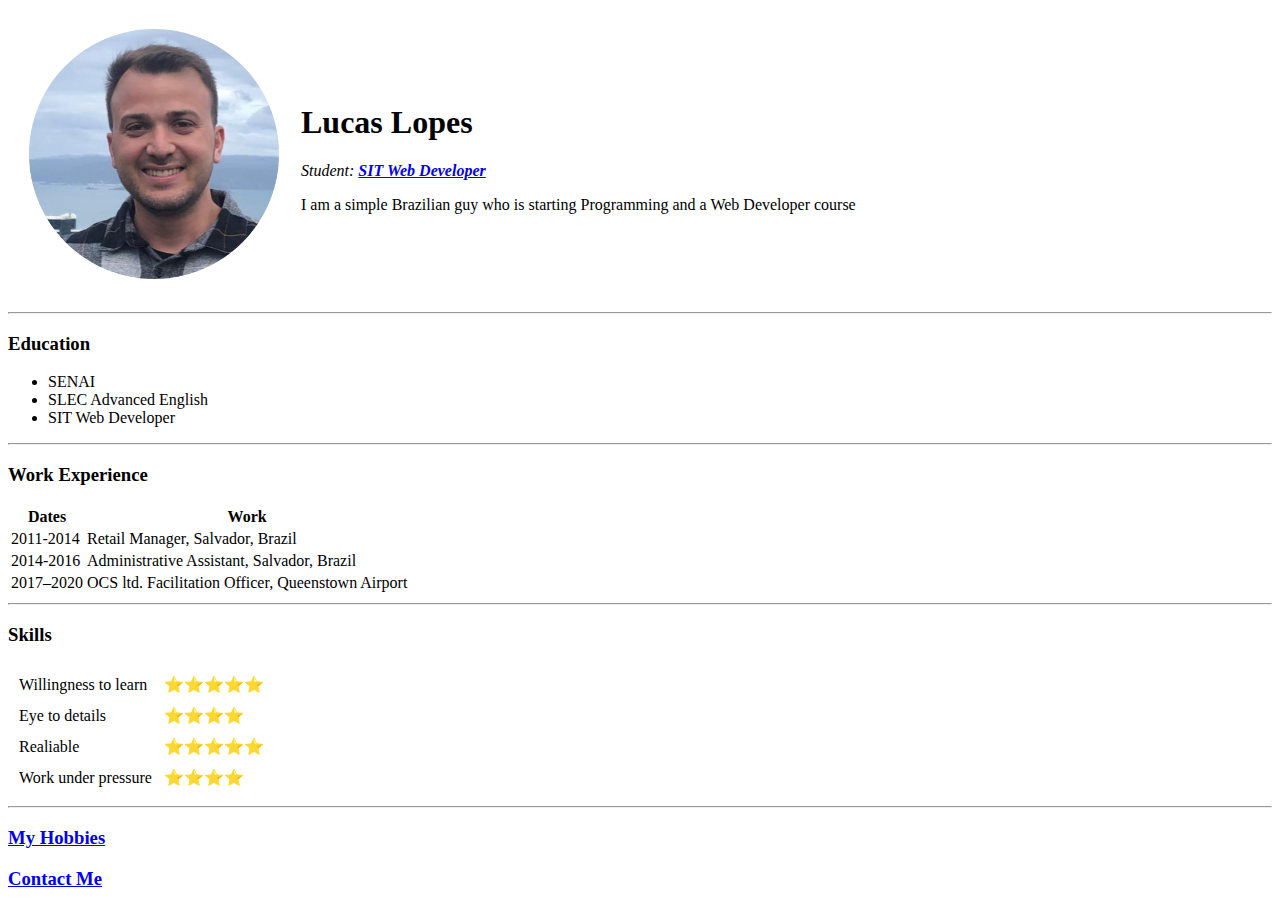
==== index.html @ fee5198b "Add initial cv website files" ====
<!DOCTYPE html>
<html lang="en" dir="ltr">

<head>
  <meta charset="utf-8">
  <title>Lucas Personal Site</title>
</head>

<body>
  <table cellspacing="20">
    <tr>
      <td><img src="images\circleme.png" alt="Lucas profile picture" width="250" height="250"></td>
      <td>
        <h1>Lucas Lopes</h1>
        <p><em>Student: <strong><a href="https://www.sit.ac.nz/programme/course/New%20Zealand%20Diploma%20in%20Web%20Development%20and%20Design%20(Level%205)/campus/Queenstown">SIT Web Developer</a></strong></em></p>
        <p>I am a simple Brazilian guy who is starting Programming and a Web Developer course</p>
      </td>
    </tr>
  </table>

  <hr>
  <h3>Education</h3>
  <ul>
    <li>SENAI</li>
    <li>SLEC Advanced English</li>
    <li>SIT Web Developer</li>
  </ul>
  <hr>
  <h3>Work Experience</h3>
  <table>
    <thead>
      <th>Dates</th>
      <th>Work</th>
    </thead>
    <tbody>

    </tbody>
    <tfoot>

    </tfoot>
    <tr>
      <td>2011-2014</td>
      <td>Retail Manager, Salvador, Brazil</td>
    </tr>
    <tr>
      <td>2014-2016</td>
      <td>Administrative Assistant, Salvador, Brazil</td>
    </tr>
    <tr>
      <td>2017–2020</td>
      <td>OCS ltd. Facilitation Officer, Queenstown Airport</td>
    </tr>
  </table>
  <hr>
  <h3>Skills</h3>
  <table cellspacing="10">
    <tr>
      <td>Willingness to learn </td>
      <td>⭐⭐⭐⭐⭐</td>
    </tr>
    <tr>
      <td>Eye to details</td>
      <td>⭐⭐⭐⭐</td>
    </tr>
    <tr>
      <td>Realiable</td>
      <td>⭐⭐⭐⭐⭐</td>
    </tr>
    <tr>
      <td>Work under pressure</td>
      <td>⭐⭐⭐⭐</td>
    </tr>
  </table>


  <a href="#"></a>

  <hr>
  <h3><a href="hobbies.html">My Hobbies</a></h3>
  <h3><a href="contactme.html">Contact Me</a></h3>
</body>

</html>
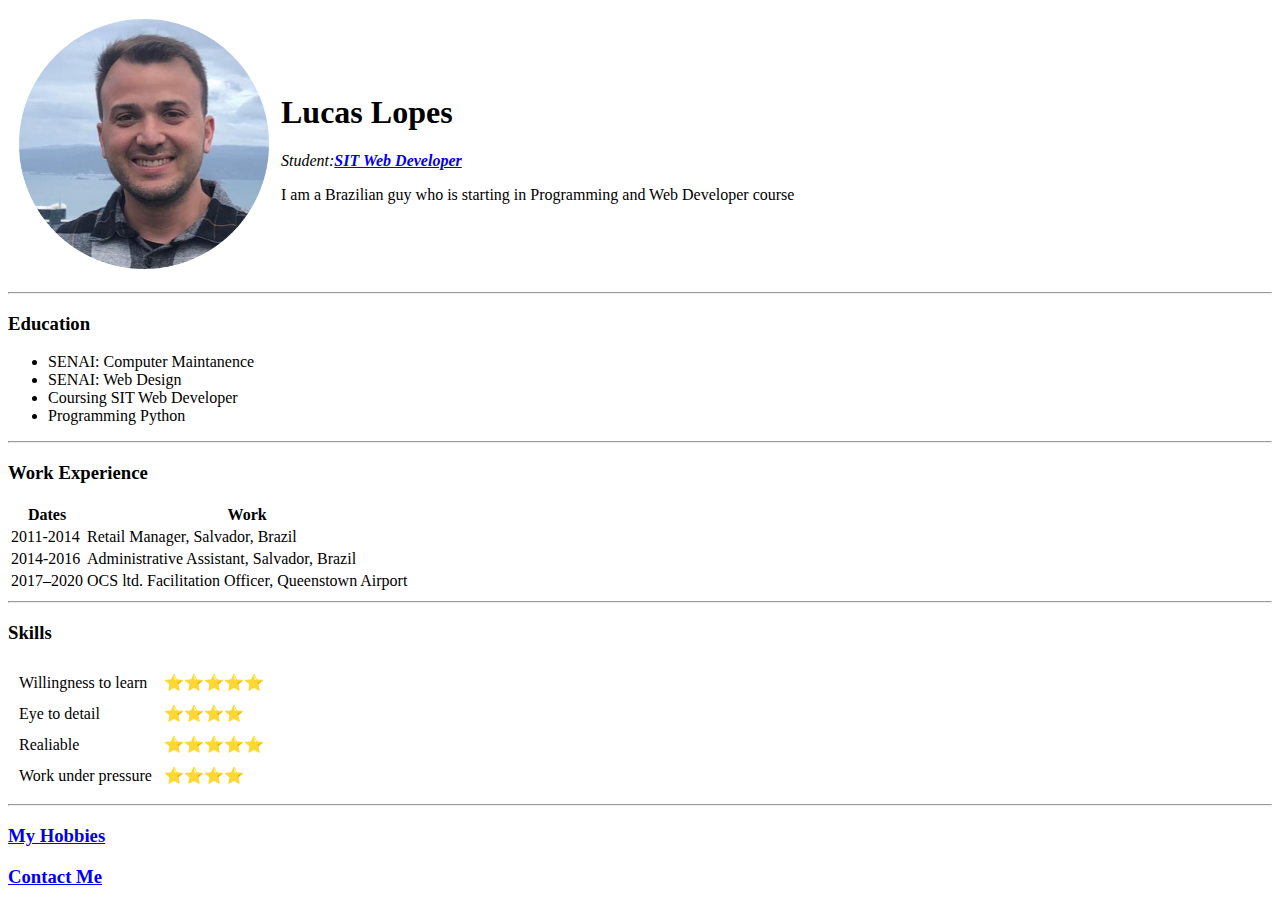
==== commit 6de9e5dc: "Add files via upload" ====
--- a/index.html
+++ b/index.html
@@ -3,28 +3,31 @@
 
 <head>
   <meta charset="utf-8">
-  <title>Lucas Personal Site</title>
+  <title>Lucas Lopes</title>
 </head>
 
 <body>
-  <table cellspacing="20">
+  <table cellspacing="10">
     <tr>
-      <td><img src="images\circleme.png" alt="Lucas profile picture" width="250" height="250"></td>
+      <td><img src="images\circleme.png" alt="Lucasphoto" width="250" height="250"></td>
       <td>
         <h1>Lucas Lopes</h1>
-        <p><em>Student: <strong><a href="https://www.sit.ac.nz/programme/course/New%20Zealand%20Diploma%20in%20Web%20Development%20and%20Design%20(Level%205)/campus/Queenstown">SIT Web Developer</a></strong></em></p>
-        <p>I am a simple Brazilian guy who is starting Programming and a Web Developer course</p>
+        <p><em>Student:<strong><a href="https://www.sit.ac.nz/programme?course=New%20Zealand%20Diploma%20in%20Web%20Development%20and%20Design%20(Level%205)">SIT Web Developer</a></strong></em></p>
+        <p>I am a Brazilian guy who is starting in Programming and Web Developer course</p>
       </td>
     </tr>
+
   </table>
 
   <hr>
   <h3>Education</h3>
   <ul>
-    <li>SENAI</li>
-    <li>SLEC Advanced English</li>
-    <li>SIT Web Developer</li>
+    <li>SENAI: Computer Maintanence</li>
+    <li>SENAI: Web Design</li>
+    <li>Coursing SIT Web Developer</li>
+    <li>Programming Python</li>
   </ul>
+
   <hr>
   <h3>Work Experience</h3>
   <table>
@@ -32,12 +35,6 @@
       <th>Dates</th>
       <th>Work</th>
     </thead>
-    <tbody>
-
-    </tbody>
-    <tfoot>
-
-    </tfoot>
     <tr>
       <td>2011-2014</td>
       <td>Retail Manager, Salvador, Brazil</td>
@@ -51,17 +48,18 @@
       <td>OCS ltd. Facilitation Officer, Queenstown Airport</td>
     </tr>
   </table>
+
   <hr>
   <h3>Skills</h3>
-  <table cellspacing="10">
+  <table  cellspacing="10">
     <tr>
-      <td>Willingness to learn </td>
+      <td>Willingness to learn</td>
       <td>⭐⭐⭐⭐⭐</td>
     </tr>
     <tr>
-      <td>Eye to details</td>
+      <td>Eye to detail</td>
       <td>⭐⭐⭐⭐</td>
-    </tr>
+     </tr>
     <tr>
       <td>Realiable</td>
       <td>⭐⭐⭐⭐⭐</td>
@@ -70,14 +68,15 @@
       <td>Work under pressure</td>
       <td>⭐⭐⭐⭐</td>
     </tr>
+
   </table>
 
+  <hr>
 
-  <a href="#"></a>
+  <a href="hobbies.html"><h3>My Hobbies</h3></a>
+  <a href="contactme.html"><h3>Contact Me</h3></a>
 
-  <hr>
-  <h3><a href="hobbies.html">My Hobbies</a></h3>
-  <h3><a href="contactme.html">Contact Me</a></h3>
+
 </body>
 
 </html>
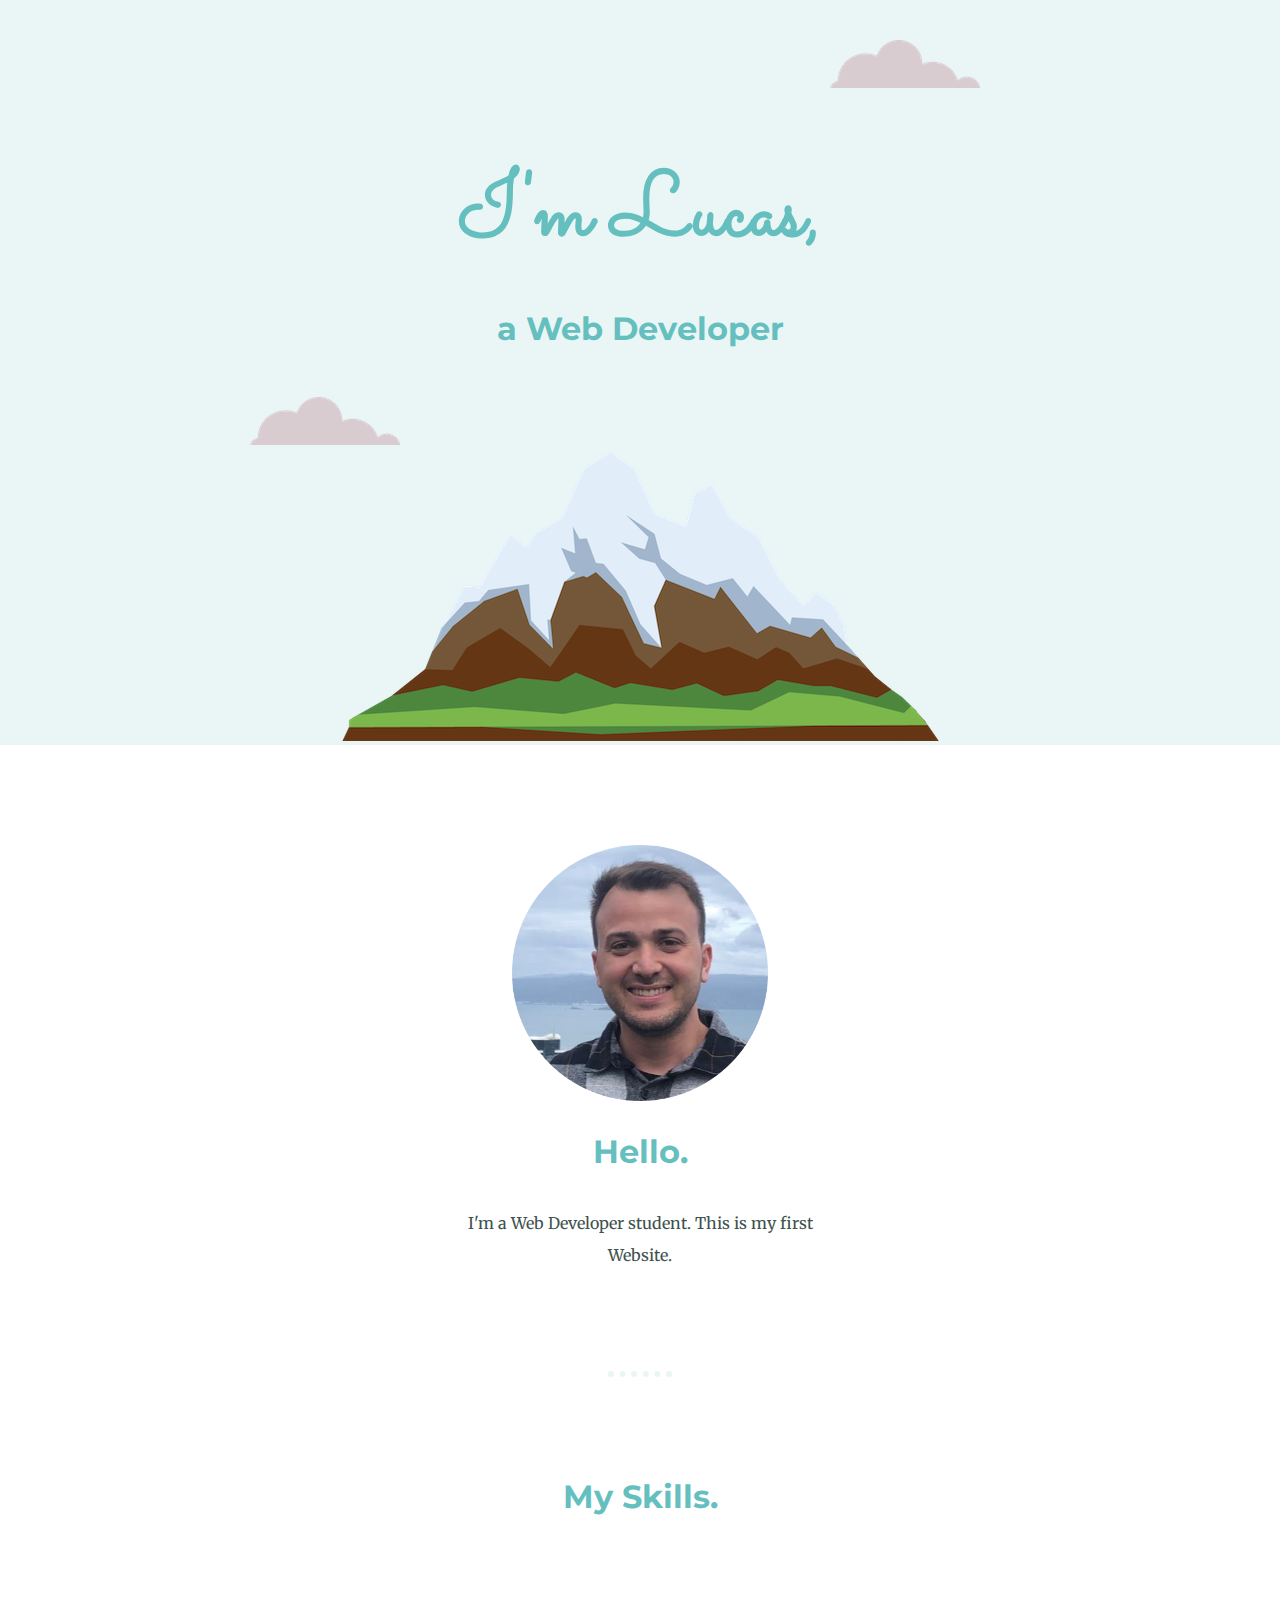
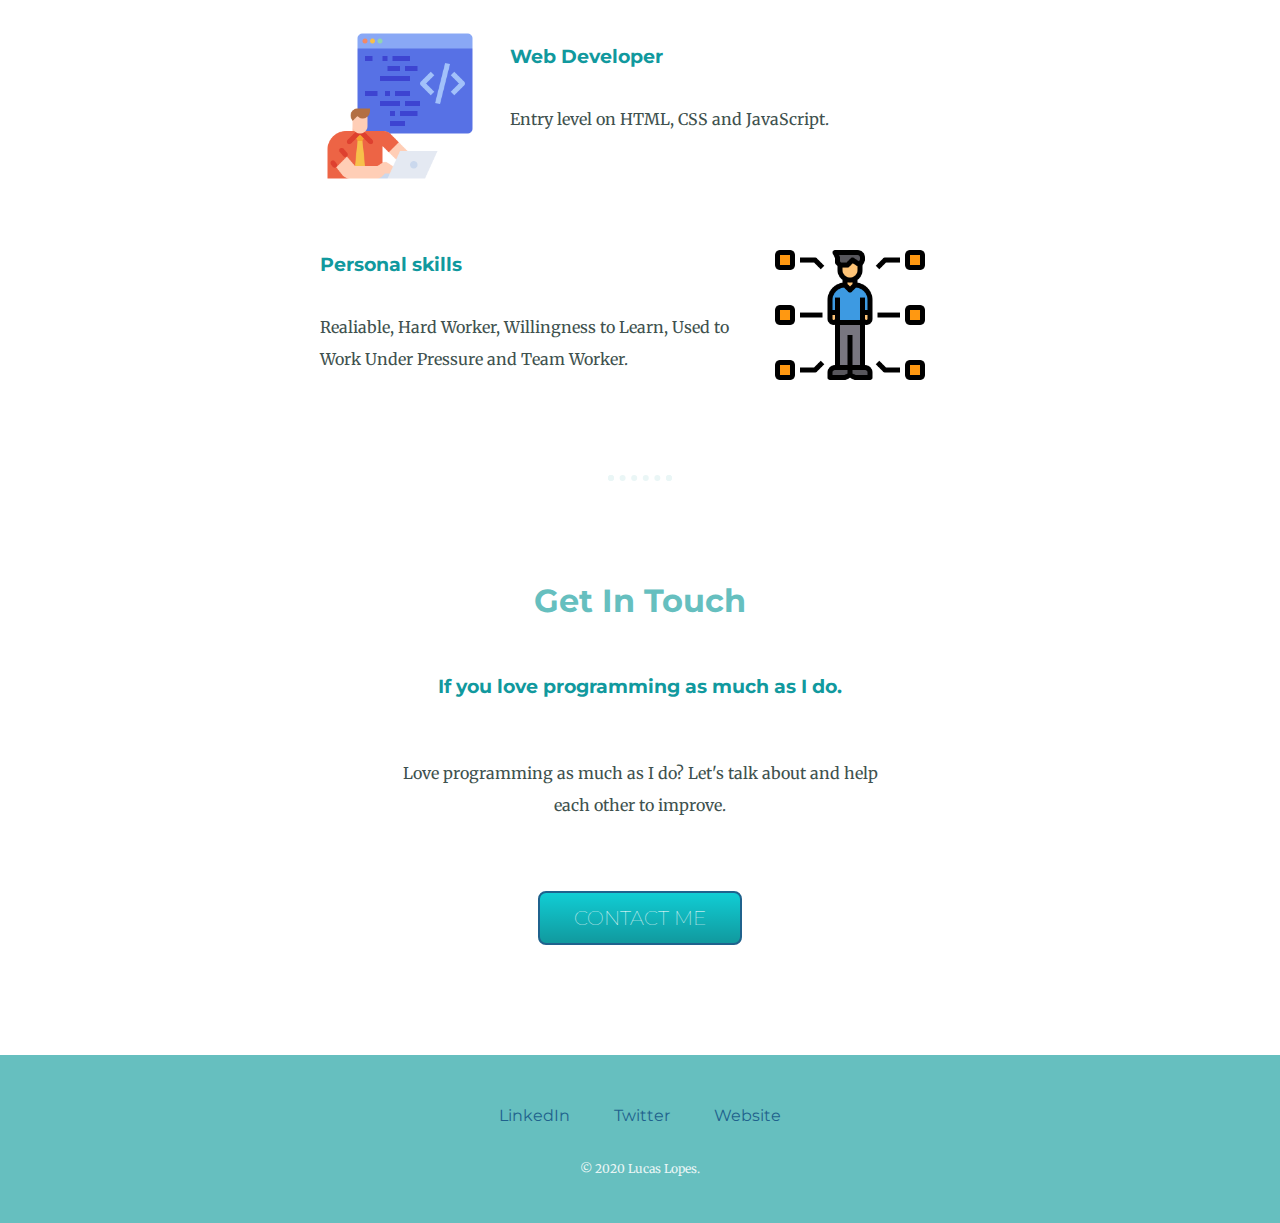
==== commit dc22329e: "Add files via upload" ====
--- a/index.html
+++ b/index.html
@@ -1,82 +1,67 @@
 <!DOCTYPE html>
 <html lang="en" dir="ltr">
+  <head>
+    <meta charset="utf-8">
+    <title>Lucas Personal Website</title>
+    <link rel="stylesheet" type="text/css" href="css/styles.css">
+    <link rel="icon" href="favicon.ico">
+    <link rel="preconnect" href="https://fonts.gstatic.com">
+    <link href="https://fonts.googleapis.com/css2?family=Merriweather:wght@300&family=Montserrat:wght@100&family=Sacramento&display=swap" rel="stylesheet">
+  </head>
+  <body>
+    <div class="top-container">
+      <img class="top-cloud" src="images/cloud.png" alt="cloud-img">
+      <div class="title-text">
+        <h1>I'm Lucas,</h1>
+        <h2 class="aWeb">a Web Developer</h2>
+      </div>
+      <img class="bottom-cloud" src="images/cloud.png" alt="cloud-img">
+      <img src="images/mountain.png" alt="moutain-img">
+    </div>
 
-<head>
-  <meta charset="utf-8">
-  <title>Lucas Lopes</title>
-</head>
+    <div class="middle-container">
+      <div class="profile">
+        <img src="images/circleme.png" height="256" width="256" alt="picturemyself">
+        <h2>Hello.</h2>
+        <p class="intro">I'm a Web Developer student. This is my first Website.</p>
+      </div>
+      <hr>
+      <div class="skills">
+        <h2>My Skills.</h2>
+        <div class="skill-row">
+          <img class="skillpic" src="images/webdevelopment.png" alt="webdev">
 
-<body>
-  <table cellspacing="10">
-    <tr>
-      <td><img src="images\circleme.png" alt="Lucasphoto" width="250" height="250"></td>
-      <td>
-        <h1>Lucas Lopes</h1>
-        <p><em>Student:<strong><a href="https://www.sit.ac.nz/programme?course=New%20Zealand%20Diploma%20in%20Web%20Development%20and%20Design%20(Level%205)">SIT Web Developer</a></strong></em></p>
-        <p>I am a Brazilian guy who is starting in Programming and Web Developer course</p>
-      </td>
-    </tr>
+          <h3>Web Developer</h3>
+          <p class="code-skill-description">Entry level on HTML, CSS and JavaScript.</p>
 
-  </table>
+        </div>
+        <div class="skill-row">
+          <img class="skillpic2" src="images/skill.png" alt="skill">
 
-  <hr>
-  <h3>Education</h3>
-  <ul>
-    <li>SENAI: Computer Maintanence</li>
-    <li>SENAI: Web Design</li>
-    <li>Coursing SIT Web Developer</li>
-    <li>Programming Python</li>
-  </ul>
+          <h3>Personal skills</h3>
+          <p class="code-skill-description2 ">Realiable, Hard Worker, Willingness to Learn, Used to Work Under Pressure and Team Worker.</p>
 
-  <hr>
-  <h3>Work Experience</h3>
-  <table>
-    <thead>
-      <th>Dates</th>
-      <th>Work</th>
-    </thead>
-    <tr>
-      <td>2011-2014</td>
-      <td>Retail Manager, Salvador, Brazil</td>
-    </tr>
-    <tr>
-      <td>2014-2016</td>
-      <td>Administrative Assistant, Salvador, Brazil</td>
-    </tr>
-    <tr>
-      <td>2017–2020</td>
-      <td>OCS ltd. Facilitation Officer, Queenstown Airport</td>
-    </tr>
-  </table>
+        </div>
+      </div>
 
-  <hr>
-  <h3>Skills</h3>
-  <table  cellspacing="10">
-    <tr>
-      <td>Willingness to learn</td>
-      <td>⭐⭐⭐⭐⭐</td>
-    </tr>
-    <tr>
-      <td>Eye to detail</td>
-      <td>⭐⭐⭐⭐</td>
-     </tr>
-    <tr>
-      <td>Realiable</td>
-      <td>⭐⭐⭐⭐⭐</td>
-    </tr>
-    <tr>
-      <td>Work under pressure</td>
-      <td>⭐⭐⭐⭐</td>
-    </tr>
+      <hr>
 
-  </table>
-
-  <hr>
-
-  <a href="hobbies.html"><h3>My Hobbies</h3></a>
-  <a href="contactme.html"><h3>Contact Me</h3></a>
+      <div class="contact-me">
+        <h2>Get In Touch</h2>
+        <h3>If you love programming as much as I do.</h3>
+        <p class="contact-message">Love programming as much as I do? Let's talk about and help each other to improve.</p>
+        <a class="btn" href="mailto:luccaslopes@gmail.com">CONTACT ME</a>
+      </div>
+    </div>
 
 
-</body>
+    <div class="bottom-container">
+      <a class="footer-link" href="https://www.linkedin.com/">LinkedIn</a>
+      <a class="footer-link" href="https://twitter.com/">Twitter</a>
+      <a class="footer-link" href="https://www.appbrewery.co/">Website</a>
+      <p class="lastline">© 2020 Lucas Lopes.</p>
+    </div>
 
+
+  </body>
 </html>
--- a/css/styles.css
+++ b/css/styles.css
@@ -0,0 +1,165 @@
+body {
+  color: #40514E;
+  margin: 0;
+  text-align: center;
+  font-family: 'Merriweather', serif;
+}
+
+h1 {
+  font-size: 5.625rem;
+  margin: 50px auto 0 auto;
+  font-family: 'Sacramento', cursive;
+  color: #66BFBF;
+}
+
+h2 {
+  font-family: "Montserrat", sans-serif;
+  font-size: 2rem;
+  color: #66BFBF;
+  padding-bottom: 10px;
+}
+
+h3 {
+  font-family: "Montserrat", sans-serif;
+  color: #11999E;
+  text-align: left;
+  display: inline-block;
+ }
+
+hr {
+  border: dotted  #EAF6F6 6px;
+  border-bottom: none;
+  width: 4%;
+  margin: 100px auto;
+}
+
+ a {
+   color: #11999E;
+   font-family: "Montserrat", sans-serif;
+   margin: 10px 20px;
+   text-decoration: none;
+ }
+
+ a:hover {
+   color: #EAF6F6;
+ }
+
+
+ p {
+     line-height: 2;
+ }
+
+.aWeb {
+    font-weight: bolder;
+}
+
+.top-container {
+  background-color: #EAF6F6;
+  position: relative;
+  padding-top: 100px;
+}
+
+.middle-container {
+  margin: 100px 0
+}
+
+.bottom-container {
+  background-color: #66BFBF;
+  margin-top: 30px;
+  padding: 50px 0 10px;
+  position: relative;
+}
+
+.intro {
+  width: 30%;
+  margin: auto;
+}
+
+.skillpic {
+  width: 25%;
+  float: left;
+  margin-right: 30px;
+}
+
+
+.skillpic2 {
+  width: 25%;
+  float: right;
+  margin-right: 30px;
+}
+
+.skill-row {
+  width: 50%;
+  margin: 100px auto 100px auto;
+  text-align: left;
+}
+
+.bottom-cloud {
+  position: absolute;
+  left: 250px;
+  bottom: 300px;
+}
+
+.top-cloud {
+  position: absolute;
+  right: 300px;
+  top: 40px;
+}
+
+.contact-message {
+  width: 40%;
+  margin: 40px auto 60px;
+}
+
+.contact-me {
+
+}
+
+.footer-link {
+  color: #1F628D;
+}
+
+.lastline {
+  color: #EAF6F6;
+  font-size: 0.75rem;
+  padding: 20px 0;
+}
+
+.btn {
+   background: #11CDD4;
+   background-image: -webkit-linear-gradient(top, #11CDD4, #11999E);
+   background-image: -moz-linear-gradient(top, #11CDD4, #11999E);
+   background-image: -ms-linear-gradient(top, #11CDD4, #11999E);
+   background-image: -o-linear-gradient(top, #11CDD4, #11999E);
+   background-image: -webkit-gradient(to bottom, #11CDD4, #11999E);
+   -webkit-border-radius: 8px;
+   -moz-border-radius: 8px;
+   border-radius: 8px;
+   height: 50px;
+   line-height: 50px;
+   color: #FFFFFF;
+   font-family: "Montserrat", sans-serif;
+   width: 200px;
+   font-size: 20px;
+   font-weight: 100;
+   padding: 0;
+   border: solid #1F628D 2px;
+   text-decoration: none;
+   display: inline-block;
+   cursor: pointer;
+   text-align: center;
+}
+
+.btn:hover {
+   border: solid #337FED 2px;
+   background: #30E3CB;
+   background-image: -webkit-linear-gradient(top, #30E3CB, #2BC4AD);
+   background-image: -moz-linear-gradient(top, #30E3CB, #2BC4AD);
+   background-image: -ms-linear-gradient(top, #30E3CB, #2BC4AD);
+   background-image: -o-linear-gradient(top, #30E3CB, #2BC4AD);
+   background-image: -webkit-gradient(to bottom, #30E3CB, #2BC4AD);
+   -webkit-border-radius: 8px;
+   -moz-border-radius: 8px;
+   border-radius: 8px;
+   text-decoration: none;
+}
